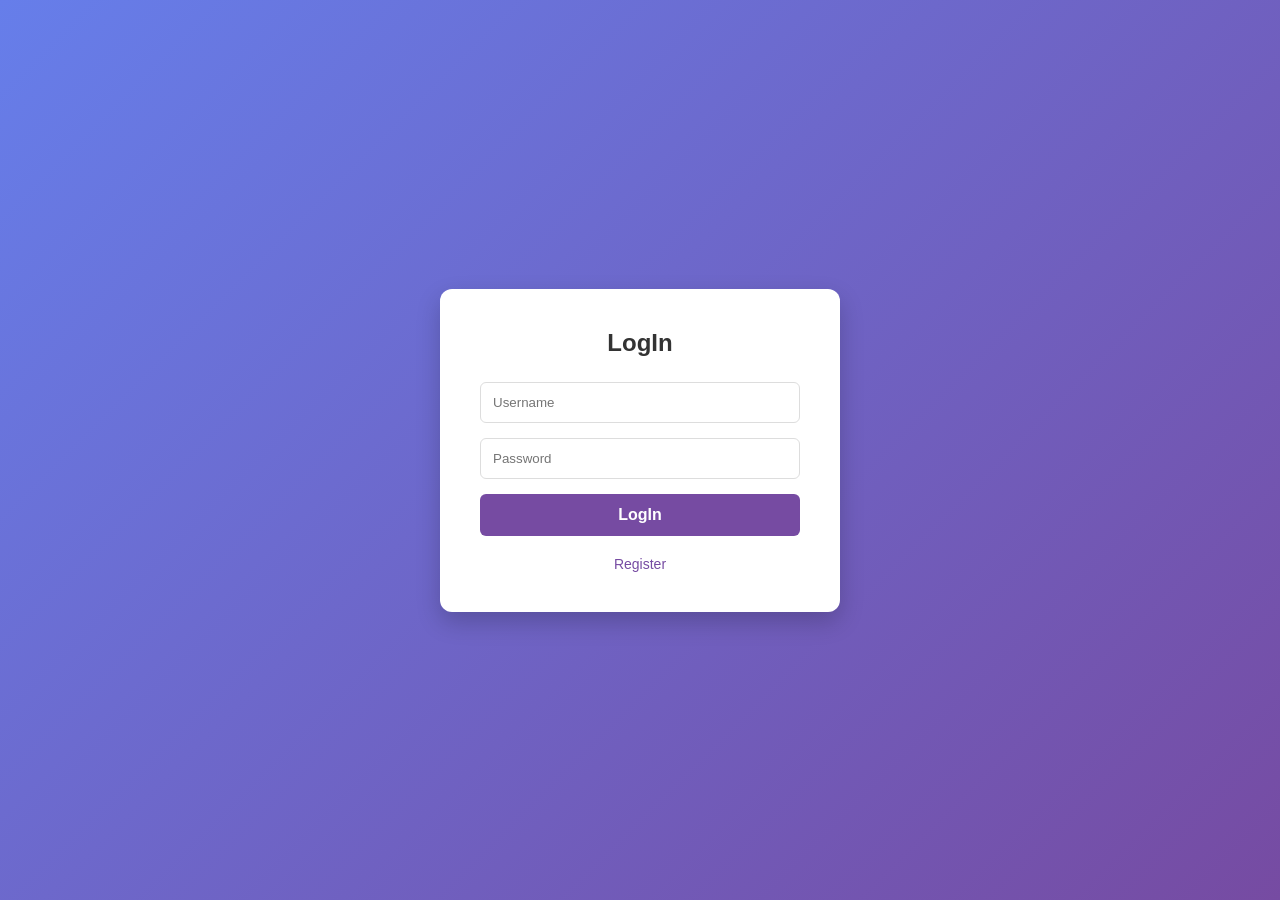
==== login.html @ 2b0463df "first commit" ====
<!DOCTYPE html>
<html lang="en">
<head>
  <meta charset="UTF-8">
  <meta name="viewport" content="width=device-width, initial-scale=1.0">
  <title>LogIn Form</title>
  <link rel="stylesheet" href="login.css">
</head>
<body>
  <form id="loginForm">
    <h2>LogIn</h2>
    <input type="text" id="username" placeholder="Username" required>
    <input type="password" name="" id="password" placeholder="Password" required>
    <button type="submit">LogIn</button>
    <a href="Register.html">Register</a>


  </form>

  <script src="login.js"></script>
  
</body>
</html>
---- login.css ----
body {
    font-family: 'Segoe UI', Tahoma, Geneva, Verdana, sans-serif;
    background: linear-gradient(135deg, #667eea 0%, #764ba2 100%);
    height: 100vh;
    display: flex;
    justify-content: center;
    align-items: center;
    margin: 0;
}

#loginForm {
    background: white;
    padding: 40px;
    border-radius: 12px;
    box-shadow: 0 10px 25px rgba(0, 0, 0, 0.2);
    width: 320px;
    display: flex;
    flex-direction: column;
    gap: 15px;
}

#loginForm h2 {
    margin: 0 0 10px 0;
    text-align: center;
    color: #333;
}

#loginForm input {
    padding: 12px;
    border: 1px solid #ddd;
    border-radius: 6px;
    outline: none;
    transition: border-color 0.3s;
}

#loginForm input:focus {
    border-color: #764ba2;
}

#loginForm button {
    padding: 12px;
    background-color: #764ba2;
    color: white;
    border: none;
    border-radius: 6px;
    cursor: pointer;
    font-size: 16px;
    font-weight: bold;
    transition: background 0.3s;
}

#loginForm button:hover {
    background-color: #5a378c;
}

#loginForm a {
    text-align: center;
    text-decoration: none;
    color: #764ba2;
    font-size: 14px;
    margin-top: 5px;
}

#loginForm a:hover {
    text-decoration: underline;
}
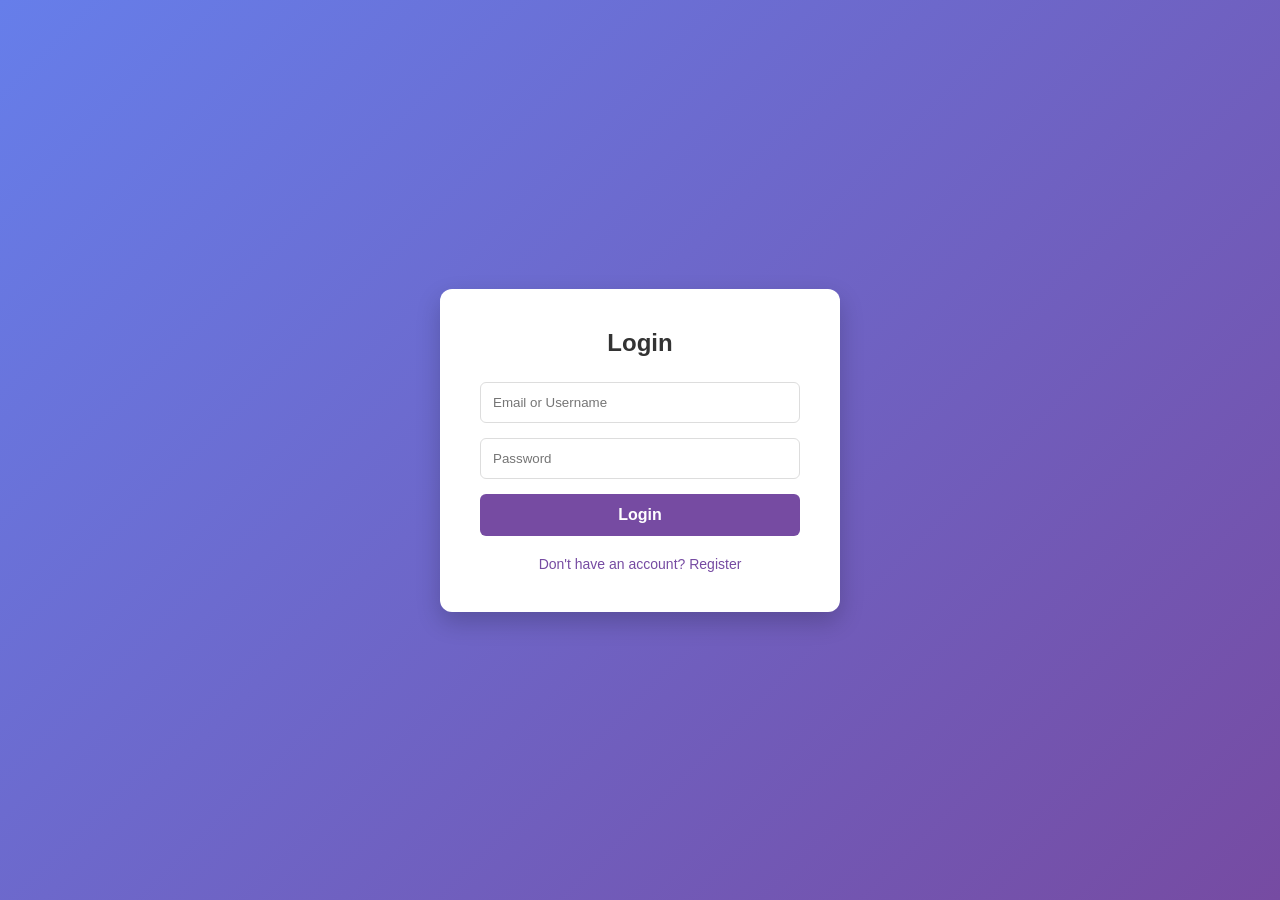
==== commit 0c8a4c53: "first commit" ====
--- a/login.html
+++ b/login.html
@@ -3,21 +3,22 @@
 <head>
   <meta charset="UTF-8">
   <meta name="viewport" content="width=device-width, initial-scale=1.0">
-  <title>LogIn Form</title>
+  <title>Login Form</title>
   <link rel="stylesheet" href="login.css">
 </head>
 <body>
-  <form id="loginForm">
-    <h2>LogIn</h2>
-    <input type="text" id="username" placeholder="Username" required>
-    <input type="password" name="" id="password" placeholder="Password" required>
-    <button type="submit">LogIn</button>
-    <a href="Register.html">Register</a>
+  <form id="loginForm" novalidate>
+    <h2>Login</h2>
 
+    <input type="text" id="identifier" placeholder="Email or Username" required>
+    <span class="error-msg" id="identifierError">Please enter your email or username.</span>
+    <input type="password" id="password" placeholder="Password" required>
+    <span class="error-msg" id="passwordError">Please enter your password.</span>
 
+    <button type="submit">Login</button>
+    <a href="Register.html">Don't have an account? Register</a>
   </form>
 
   <script src="login.js"></script>
-  
 </body>
 </html>
--- a/login.css
+++ b/login.css
@@ -65,3 +65,18 @@
 #loginForm a:hover {
     text-decoration: underline;
 }
+
+
+.error-msg {
+      color: #e74c3c;
+      font-size: 12px;
+      margin-top: -8px;
+      margin-bottom: 6px;
+      display: none;
+    }
+    input.invalid {
+      border: 1.5px solid #e74c3c !important;
+    }
+    input.valid {
+      border: 1.5px solid #27ae60 !important;
+    }
